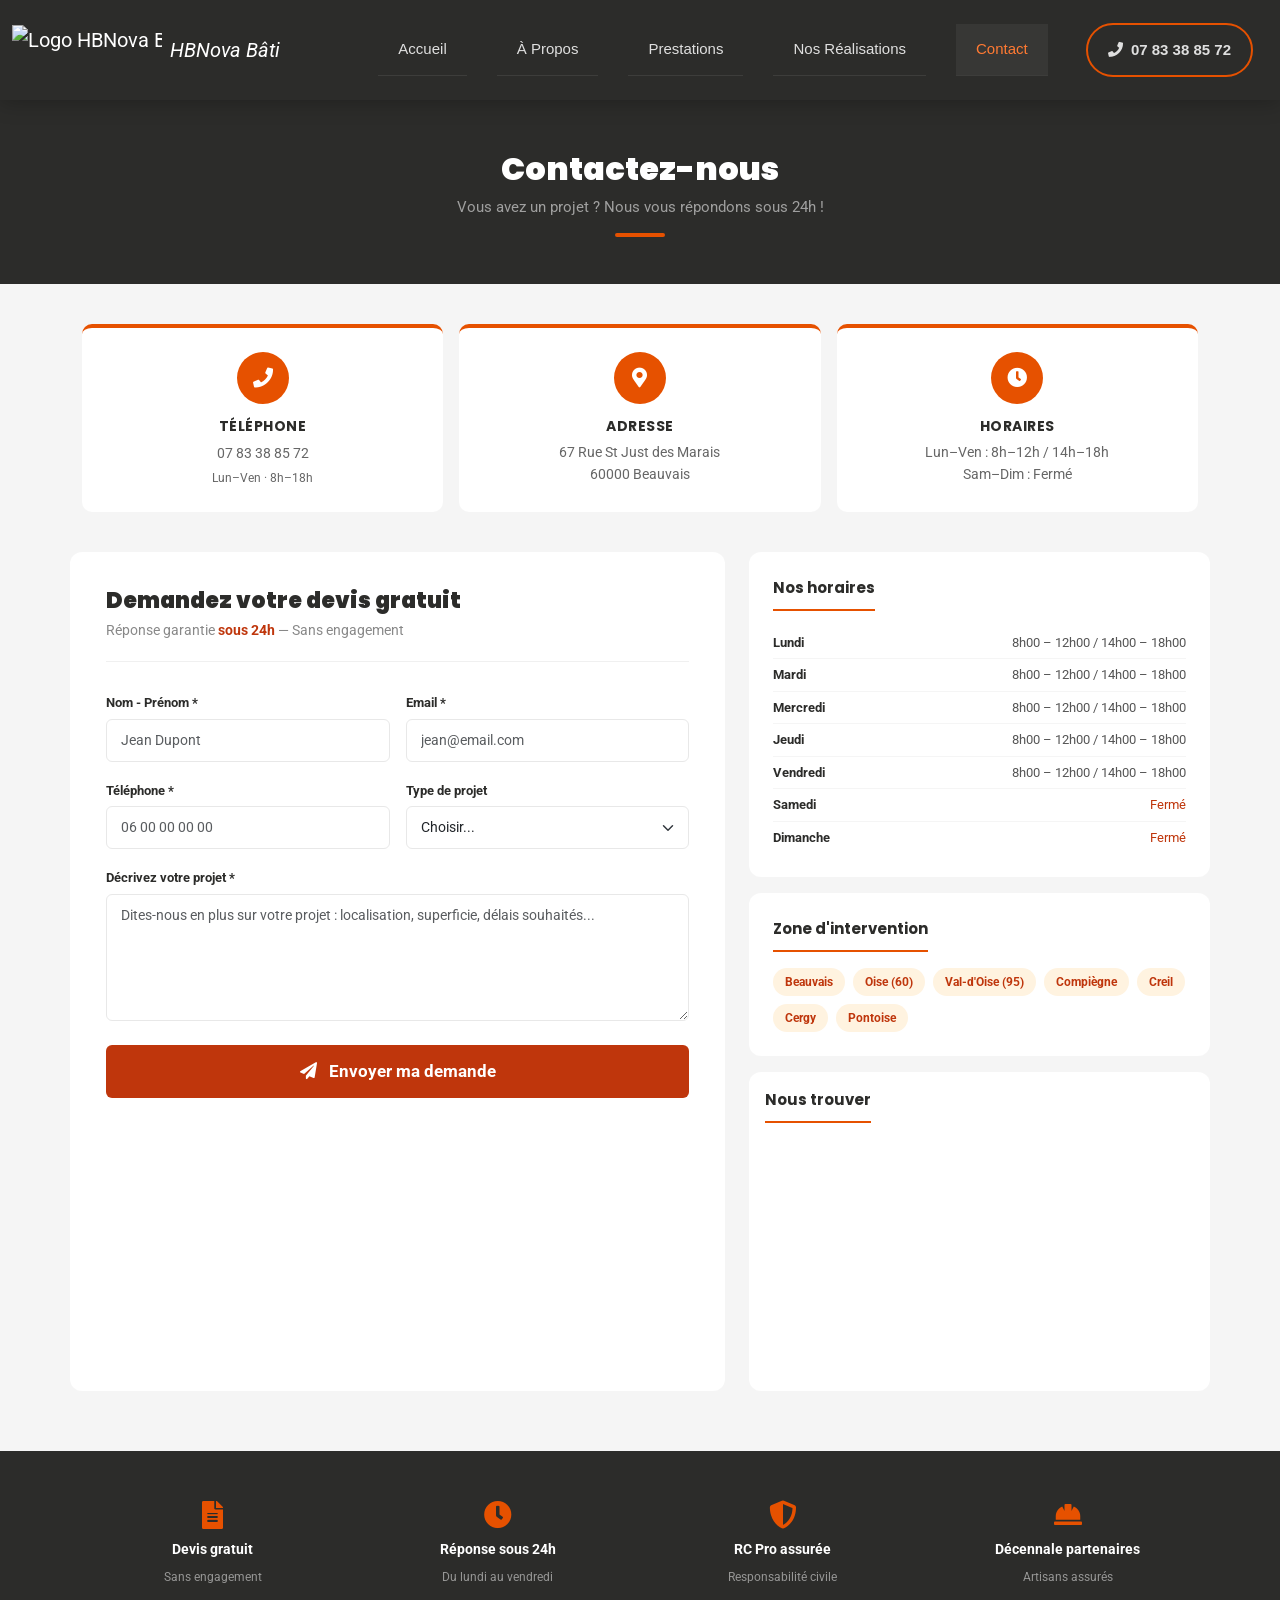
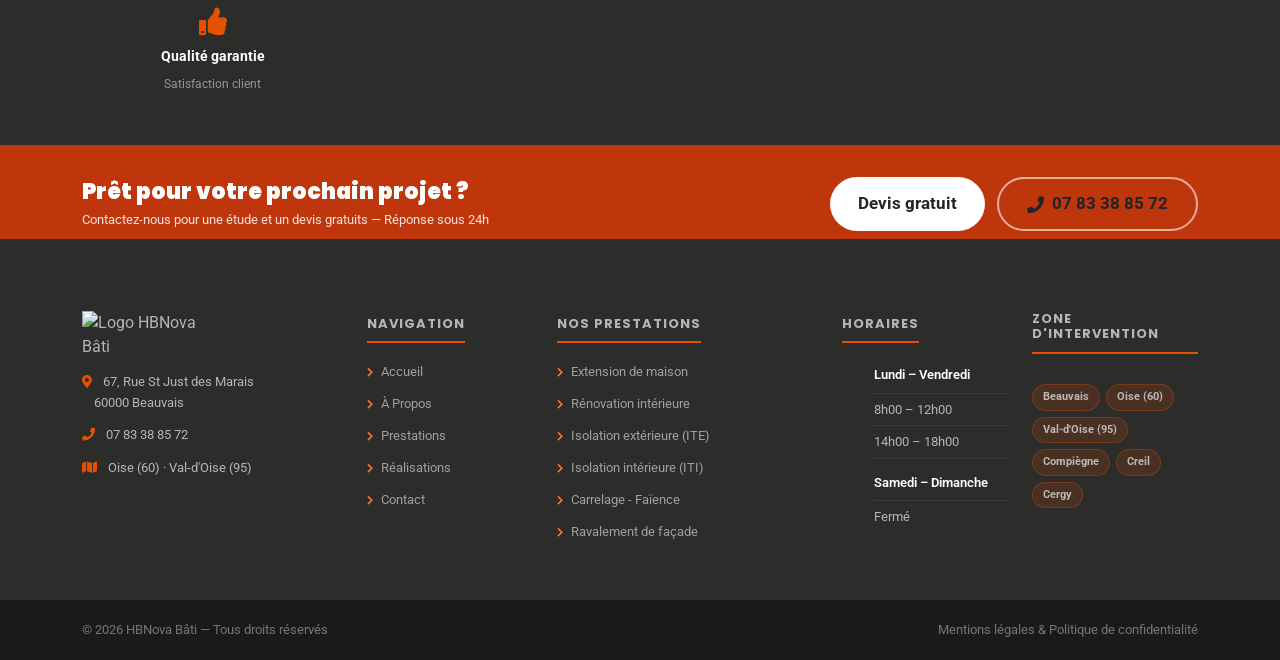
==== contact.html @ 0ab718b5 "Add files via upload" ====
<!DOCTYPE html>
<html lang="fr">
<head>
    <meta charset="utf-8">
    <meta name="viewport" content="width=device-width, initial-scale=1, shrink-to-fit=no">

    <!-- SEO -->
    <title>Contact - HBNova Bâti Beauvais | Devis gratuit Oise & Val-d'Oise</title>
    <meta name="description" content="Contactez HBNova Bâti pour un devis gratuit. Rénovation, extension, isolation, carrelage à Beauvais, dans l'Oise (60) et le Val-d'Oise (95). Réponse sous 24h.">
    <meta name="robots" content="index, follow">
    <link rel="canonical" href="https://www.hbnovabati.fr/contact.html">

    <!-- Open Graph -->
    <meta property="og:type" content="website">
    <meta property="og:title" content="Contact HBNova Bâti - Devis gratuit Beauvais">
    <meta property="og:description" content="Demandez votre devis gratuit à HBNova Bâti. Construction et rénovation à Beauvais, Oise et Val-d'Oise.">
    <meta property="og:image" content="https://www.hbnovabati.fr/img/chantier_banner.webp">
    <meta property="og:url" content="https://www.hbnovabati.fr/contact.html">
    <meta property="og:locale" content="fr_FR">

    <!-- Ressources -->
    <link href="img/hbnova_icone.svg" rel="icon" type="image/svg+xml" />
    <link rel="preload" href="https://cdnjs.cloudflare.com/ajax/libs/font-awesome/5.10.0/css/all.min.css" as="style" onload="this.onload=null;this.rel='stylesheet'">
    <link rel="preload" href="https://fonts.googleapis.com/css2?family=Poppins:wght@500;600;700&family=Roboto:wght@400;500;700&display=swap" as="style" onload="this.onload=null;this.rel='stylesheet'">
    <noscript>
    <link href="https://cdnjs.cloudflare.com/ajax/libs/font-awesome/5.10.0/css/all.min.css" rel="stylesheet">
    <link href="https://fonts.googleapis.com/css2?family=Poppins:wght@500;600;700&family=Roboto:wght@400;500;700&display=swap" rel="stylesheet">
</noscript>
    <link rel="stylesheet" href="https://cdn.jsdelivr.net/npm/bootstrap@5.0.2/dist/css/bootstrap.min.css">
    <link rel="stylesheet" href="style.css">

    <style>
        body { background: #f5f5f5; font-family: 'Roboto', sans-serif; }

        /* Hero contact */
        .contact-hero {
            background: #2c2c2a;
            padding: 50px 0 40px;
            text-align: center;
        }
        .contact-hero h1 {
            color: #fff;
            font-size: 2rem;
            font-weight: 900;
            margin-bottom: 8px;
        }
        .contact-hero p {
            color: rgba(255,255,255,0.55);
            font-size: 15px;
            margin-bottom: 0;
        }
        .contact-hero .accent {
            display: inline-block;
            width: 50px;
            height: 4px;
            background: #e65100;
            border-radius: 2px;
            margin: 14px auto 0;
        }

        /* Cartes infos */
        .info-cards {
            display: grid;
            grid-template-columns: repeat(3, 1fr);
            gap: 16px;
            padding: 40px 0 0;
        }
        @media (max-width: 768px) {
            .info-cards { grid-template-columns: 1fr; }
        }
        .info-card {
            background: #fff;
            border-radius: 10px;
            padding: 24px 20px;
            text-align: center;
            border-top: 4px solid #e65100;
        }
        .info-card-icon {
            width: 52px;
            height: 52px;
            background: #e65100;
            border-radius: 50%;
            display: flex;
            align-items: center;
            justify-content: center;
            margin: 0 auto 14px;
            color: #fff;
            font-size: 20px;
        }
        .info-card-title {
            font-size: 14px;
            font-weight: 700;
            color: #2c2c2a;
            margin-bottom: 6px;
            text-transform: uppercase;
            letter-spacing: .5px;
        }
        .info-card p, .info-card a {
            font-size: 14px;
            color: #666;
            margin: 0;
            text-decoration: none;
            line-height: 1.6;
        }
        .info-card a:hover { color: #bf360c; }

        /* Layout principal */
        .contact-main {
            padding: 40px 0 60px;
        }

        /* Formulaire */
        .form-card {
            background: #fff;
            border-radius: 12px;
            padding: 36px;
            height: 100%;
        }
        .form-card h2 {
            font-size: 22px;
            font-weight: 900;
            color: #2c2c2a;
            margin-bottom: 6px;
        }
        .form-card .form-subtitle {
            color: #888;
            font-size: 14px;
            margin-bottom: 28px;
            padding-bottom: 20px;
            border-bottom: 1px solid #f0f0f0;
        }
        .form-card .form-subtitle span {
            color: #bf360c;
            font-weight: 700;
        }
        .form-label {
            font-size: 13px;
            font-weight: 700;
            color: #2c2c2a;
            margin-bottom: 6px;
        }
        .form-control, .form-select {
            border: 1.5px solid #e8e8e8;
            border-radius: 6px;
            padding: 10px 14px;
            font-size: 14px;
            transition: border-color .2s;
        }
        .form-control:focus, .form-select:focus {
            border-color: #e65100;
            box-shadow: 0 0 0 3px rgba(230, 81, 0, 0.1);
        }
        .btn-submit {
            background: #bf360c;
            color: #fff;
            border: none;
            padding: 14px 36px;
            font-size: 17px;
            font-weight: 700;
            border-radius: 6px;
            width: 100%;
            cursor: pointer;
            transition: background .2s;
            margin-top: 8px;
        }
        .btn-submit:hover { background: #982b09; }

        /* Infos complémentaires */
        .info-side {
            display: flex;
            flex-direction: column;
            gap: 16px;
        }
        .side-card {
            background: #fff;
            border-radius: 12px;
            padding: 24px;
        }
        .side-card h3 {
            font-size: 15px;
            font-weight: 700;
            color: #2c2c2a;
            margin-bottom: 16px;
            padding-bottom: 12px;
            border-bottom: 2px solid #e65100;
            display: inline-block;
        }
        .horaire-row {
            display: flex;
            justify-content: space-between;
            font-size: 13px;
            padding: 6px 0;
            border-bottom: 1px solid #f5f5f5;
            color: #555;
        }
        .horaire-row:last-child { border-bottom: none; }
        .horaire-row strong { color: #2c2c2a; }
        .zone-tags {
            display: flex;
            flex-wrap: wrap;
            gap: 8px;
        }
        .zone-tag {
            background: #fff3e0;
            color: #bf360c;
            font-size: 12px;
            font-weight: 700;
            padding: 5px 12px;
            border-radius: 20px;
        }

        /* Carte Google Maps */
        .map-container {
            border-radius: 12px;
            overflow: hidden;
            margin-top: 16px;
        }
        .map-container iframe {
            width: 100%;
            height: 220px;
            border: none;
            display: block;
        }

        /* Message succès/erreur */
        #form-message-success {
            display: none;
            background: #e8f5e9;
            color: #2e7d32;
            padding: 14px 20px;
            border-radius: 6px;
            font-weight: 700;
            margin-top: 16px;
            text-align: center;
        }
        #form-message-warning {
            display: none;
            background: #ffebee;
            color: #c62828;
            padding: 14px 20px;
            border-radius: 6px;
            margin-top: 16px;
            text-align: center;
        }

        /* Engagement bas de page */
        .engagements {
            background: #2c2c2a;
            padding: 40px 0;
        }
        .engagement-item {
            text-align: center;
            padding: 10px 20px;
        }
        .engagement-item i {
            font-size: 28px;
            color: #e65100;
            margin-bottom: 10px;
            display: block;
        }
        .engagement-item strong {
            color: #fff;
            font-size: 14px;
            display: block;
            margin-bottom: 4px;
        }
        .engagement-item span {
            color: rgba(255,255,255,0.5);
            font-size: 12px;
        }
    </style>
</head>
<body>

<!-- Navigation -->
<header>
<nav class="navbar navbar-expand-lg navbar-dark bg-anthracite">
    <div class="container-fluid">
        <a class="navbar-brand" href="index.html">
            <div class="d-flex align-items-center">
                <img src="img/hbnova_logo_sombre.svg" alt="Logo HBNova Bâti" width="150" height="50" class="me-2">
                <p class="fst-italic text-white mb-0">HBNova Bâti</p>
            </div>
        </a>
        <button class="navbar-toggler" type="button" data-bs-toggle="collapse" data-bs-target="#navContact"
            aria-controls="navContact" aria-expanded="false" aria-label="Ouvrir le menu">
            <span class="navbar-toggler-icon"></span>
        </button>
        <div class="collapse navbar-collapse" id="navContact">
            <ul class="navbar-nav ms-auto">
                <li class="nav-item"><a class="nav-link" href="index.html">Accueil</a></li>
                <li class="nav-item"><a class="nav-link" href="index.html#apropos">À Propos</a></li>
                <li class="nav-item"><a class="nav-link" href="index.html#prestations">Prestations</a></li>
                <li class="nav-item"><a class="nav-link" href="realisation.html">Nos Réalisations</a></li>
                <li class="nav-item"><a class="nav-link active" aria-current="page" href="#">Contact</a></li>
                <li class="nav-item nav-phone">
                    <a class="nav-link nav-phone-link" href="tel:0783388572">
                        <i class="fa fa-phone me-1"></i> 07 83 38 85 72
                    </a>
                </li>
            </ul>
        </div>
    </div>
</nav>
</header>

<!-- Hero -->
<div class="contact-hero">
    <h1>Contactez-nous</h1>
    <p>Vous avez un projet ? Nous vous répondons sous 24h !</p>
    <div class="accent"></div>
</div>

<!-- Cartes infos rapides -->
<div class="container">
    <div class="info-cards">
        <div class="info-card">
            <div class="info-card-icon"><i class="fa fa-phone"></i></div>
            <h2 class="info-card-title">Téléphone</h2>
            <a href="tel:0783388572">07 83 38 85 72</a>
            <p style="margin-top:4px; font-size:12px;">Lun–Ven · 8h–18h</p>
        </div>
        <div class="info-card">
            <div class="info-card-icon"><i class="fa fa-map-marker-alt"></i></div>
            <h2 class="info-card-title">Adresse</h2>
            <p>67 Rue St Just des Marais<br>60000 Beauvais</p>
        </div>
        <div class="info-card">
            <div class="info-card-icon"><i class="fa fa-clock"></i></div>
            <h2 class="info-card-title">Horaires</h2>
            <p>Lun–Ven : 8h–12h / 14h–18h<br>Sam–Dim : Fermé</p>
        </div>
    </div>
</div>

<!-- Formulaire + Infos -->
<div class="container contact-main">
    <div class="row g-4">

        <!-- Formulaire -->
        <div class="col-lg-7">
            <div class="form-card">
                <h2>Demandez votre devis gratuit</h2>
                <p class="form-subtitle">Réponse garantie <span>sous 24h</span> — Sans engagement</p>

                <form method="post" id="contactForm" name="contactForm" action="php/send-mail.php" novalidate>
                    <!-- Piège à robots (anti-spam) : champ invisible pour les humains, laissé vide -->
                    <div style="position:absolute;left:-9999px;top:-9999px;" aria-hidden="true">
                        <label for="site_web">Ne pas remplir ce champ</label>
                        <input type="text" name="site_web" id="site_web" tabindex="-1" autocomplete="off">
                    </div>
                    <div class="row g-3">
                        <div class="col-md-6">
                            <label for="name" class="form-label">Nom - Prénom *</label>
                            <input type="text" class="form-control" name="name" id="name" placeholder="Jean Dupont" required>
                        </div>
                        <div class="col-md-6">
                            <label for="email" class="form-label">Email *</label>
                            <input type="email" class="form-control" name="email" id="email" placeholder="jean@email.com" required>
                        </div>
                        <div class="col-md-6">
                            <label for="phone" class="form-label">Téléphone *</label>
                            <input type="tel" class="form-control" name="phone" id="phone"
                                placeholder="06 00 00 00 00"
                                pattern="^(\+33|0)[1-9](\s?\d{2}){4}$"
                                title="Numéro de téléphone français valide"
                                required>
                        </div>
                        <div class="col-md-6">
                            <label for="budget" class="form-label">Type de projet</label>
                            <select class="form-select" id="budget" name="budget">
                                <option selected>Choisir...</option>
                                <option value="extension">Extension de maison</option>
                                <option value="renovation">Rénovation intérieure</option>
                                <option value="ite">Isolation par l'extérieur (ITE)</option>
                                <option value="iti">Isolation par l'intérieur (ITI)</option>
                                <option value="carrelage">Carrelage - Faïence</option>
                                <option value="ravalement">Ravalement de façade</option>
                                <option value="autre">Autre projet</option>
                            </select>
                        </div>
                        <div class="col-12">
                            <label for="message" class="form-label">Décrivez votre projet *</label>
                            <textarea class="form-control" name="message" id="message" rows="5"
                                placeholder="Dites-nous en plus sur votre projet : localisation, superficie, délais souhaités..." required></textarea>
                        </div>
                        <div class="col-12">
                            <button type="submit" class="btn-submit">
                                <i class="fa fa-paper-plane me-2"></i> Envoyer ma demande
                            </button>
                        </div>
                    </div>
                </form>

                <div id="form-message-warning">Une erreur est survenue. Veuillez réessayer.</div>
                <div id="form-message-success">
                    <i class="fa fa-check-circle me-2"></i> Votre message a bien été envoyé, merci ! Nous vous répondons sous 24h.
                </div>
            </div>
        </div>

        <!-- Infos côté droit -->
        <div class="col-lg-5">
            <div class="info-side">

                <!-- Horaires -->
                <div class="side-card">
                    <h3>Nos horaires</h3>
                    <div class="horaire-row"><strong>Lundi</strong><span>8h00 – 12h00 / 14h00 – 18h00</span></div>
                    <div class="horaire-row"><strong>Mardi</strong><span>8h00 – 12h00 / 14h00 – 18h00</span></div>
                    <div class="horaire-row"><strong>Mercredi</strong><span>8h00 – 12h00 / 14h00 – 18h00</span></div>
                    <div class="horaire-row"><strong>Jeudi</strong><span>8h00 – 12h00 / 14h00 – 18h00</span></div>
                    <div class="horaire-row"><strong>Vendredi</strong><span>8h00 – 12h00 / 14h00 – 18h00</span></div>
                    <div class="horaire-row"><strong>Samedi</strong><span style="color:#bf360c;">Fermé</span></div>
                    <div class="horaire-row"><strong>Dimanche</strong><span style="color:#bf360c;">Fermé</span></div>
                </div>

                <!-- Zone d'intervention -->
                <div class="side-card">
                    <h3>Zone d'intervention</h3>
                    <div class="zone-tags">
                        <span class="zone-tag">Beauvais</span>
                        <span class="zone-tag">Oise (60)</span>
                        <span class="zone-tag">Val-d'Oise (95)</span>
                        <span class="zone-tag">Compiègne</span>
                        <span class="zone-tag">Creil</span>
                        <span class="zone-tag">Cergy</span>
                        <span class="zone-tag">Pontoise</span>
                    </div>
                </div>

                <!-- Carte Google Maps -->
                <div class="side-card" style="padding:16px;">
                    <h3>Nous trouver</h3>
                    <div class="map-container">
                        <iframe
                            src="https://www.google.com/maps/embed?pb=!1m18!1m12!1m3!1d2574.5!2d2.0814!3d49.4295!2m3!1f0!2f0!3f0!3m2!1i1024!2i768!4f13.1!3m3!1m2!1s0x0%3A0x0!2s67+Rue+St+Just+des+Marais+60000+Beauvais!5e0!3m2!1sfr!2sfr!4v1"
                            allowfullscreen=""
                            loading="lazy"
                            referrerpolicy="no-referrer-when-downgrade">
                        </iframe>
                    </div>
                </div>

            </div>
        </div>

    </div>
</div>

<!-- Engagements -->
<div class="engagements">
    <div class="container">
        <div class="row">
            <div class="col-6 col-md-3">
                <div class="engagement-item">
                    <i class="fa fa-file-alt"></i>
                    <strong>Devis gratuit</strong>
                    <span>Sans engagement</span>
                </div>
            </div>
            <div class="col-6 col-md-3">
                <div class="engagement-item">
                    <i class="fa fa-clock"></i>
                    <strong>Réponse sous 24h</strong>
                    <span>Du lundi au vendredi</span>
                </div>
            </div>
            <div class="col-6 col-md-3">
                <div class="engagement-item">
                    <i class="fa fa-shield-alt"></i>
                    <strong>RC Pro assurée</strong>
                    <span>Responsabilité civile</span>
                </div>
            </div>
            <div class="col-6 col-md-3">
                <div class="engagement-item">
                    <i class="fa fa-hard-hat"></i>
                    <strong>Décennale partenaires</strong>
                    <span>Artisans assurés</span>
                </div>
            </div>
            <div class="col-6 col-md-3">
                <div class="engagement-item">
                    <i class="fa fa-thumbs-up"></i>
                    <strong>Qualité garantie</strong>
                    <span>Satisfaction client</span>
                </div>
            </div>
        </div>
    </div>
</div>

<!-- Bootstrap JS -->
<script src="https://cdn.jsdelivr.net/npm/bootstrap@5.0.2/dist/js/bootstrap.bundle.min.js"
    integrity="sha384-MrcW6ZMFYlzcLA8Nl+NtUVF0sA7MsXsP1UyJoMp4YLEuNSfAP+JcXn/tWtIaxVXM"
    crossorigin="anonymous"></script>
<script src="js/main.js"></script>


  <!-- CTA flottant mobile -->
  <a href="contact.html" class="cta-float-mobile" id="cta-float" aria-label="Demander un devis gratuit">
    <i class="fa fa-envelope"></i><span>Devis gratuit</span>
  </a>

  <!-- Bouton retour haut de page -->
  <button class="back-to-top" id="back-to-top" aria-label="Retour en haut de page" onclick="window.scrollTo({top:0,behavior:'smooth'})">
    <i class="fa fa-chevron-up"></i>
  </button>

  <script>
    // CTA flottant + back-to-top
    var ctaFloat = document.getElementById('cta-float');
    var backTop  = document.getElementById('back-to-top');
    window.addEventListener('scroll', function() {
      var show = window.scrollY > 400;
      if (ctaFloat) ctaFloat.classList.toggle('visible', show);
      if (backTop)  backTop.classList.toggle('visible', show);
    });
  </script>

<!-- ══ FOOTER ══════════════════════════════════════════════ -->
<footer class="footer-hbnova">

    <!-- CTA bande -->
    <div class="footer-cta-band">
        <div class="container">
            <div class="footer-cta-inner">
                <div>
                    <h2 class="footer-cta-title">Prêt pour votre prochain projet ?</h2>
                    <p class="footer-cta-sub">Contactez-nous pour une étude et un devis gratuits — Réponse sous 24h</p>
                </div>
                <div class="footer-cta-btns">
                    <a href="contact.html" class="footer-btn-primary">Devis gratuit</a>
                    <a href="tel:0783388572" class="footer-btn-secondary"><i class="fa fa-phone me-2"></i>07 83 38 85 72</a>
                </div>
            </div>
        </div>
    </div>

    <!-- Corps du footer -->
    <div class="footer-body">
        <div class="container">
            <div class="row g-4 py-5">

                <!-- Colonne 1 — Identité -->
                <div class="col-lg-3 col-md-6">
                    <a href="index.html" class="footer-brand">
                        <img src="img/hbnova_logo_sombre.svg" alt="Logo HBNova Bâti" width="135" height="45" class="mb-3" loading="lazy">
                    </a>
                    <p class="footer-adresse">
                        <i class="fa fa-map-marker-alt me-2" style="color:#e65100;"></i>
                        67, Rue St Just des Marais<br>
                        &nbsp;&nbsp;&nbsp;&nbsp;60000 Beauvais
                    </p>
                    <p class="footer-adresse">
                        <i class="fa fa-phone me-2" style="color:#e65100;"></i>
                        <a href="tel:0783388572" class="footer-contact-link">07 83 38 85 72</a>
                    </p>
                    <p class="footer-adresse">
                        <i class="fa fa-map me-2" style="color:#e65100;"></i>
                        Oise (60) · Val-d'Oise (95)
                    </p>
                </div>

                <!-- Colonne 2 — Navigation -->
                <div class="col-lg-2 col-md-6">
                    <h3 class="footer-col-title">Navigation</h3>
                    <ul class="footer-links">
                        <li><a href="index.html"><i class="fa fa-chevron-right me-2"></i>Accueil</a></li>
                        <li><a href="index.html#apropos"><i class="fa fa-chevron-right me-2"></i>À Propos</a></li>
                        <li><a href="index.html#prestations"><i class="fa fa-chevron-right me-2"></i>Prestations</a></li>
                        <li><a href="realisation.html"><i class="fa fa-chevron-right me-2"></i>Réalisations</a></li>
                        <li><a href="contact.html"><i class="fa fa-chevron-right me-2"></i>Contact</a></li>
                    </ul>
                </div>

                <!-- Colonne 3 — Prestations -->
                <div class="col-lg-3 col-md-6">
                    <h3 class="footer-col-title">Nos Prestations</h3>
                    <ul class="footer-links">
                        <li><a href="index.html#prestations"><i class="fa fa-chevron-right me-2"></i>Extension de maison</a></li>
                        <li><a href="index.html#prestations"><i class="fa fa-chevron-right me-2"></i>Rénovation intérieure</a></li>
                        <li><a href="index.html#prestations"><i class="fa fa-chevron-right me-2"></i>Isolation extérieure (ITE)</a></li>
                        <li><a href="index.html#prestations"><i class="fa fa-chevron-right me-2"></i>Isolation intérieure (ITI)</a></li>
                        <li><a href="index.html#prestations"><i class="fa fa-chevron-right me-2"></i>Carrelage - Faïence</a></li>
                        <li><a href="index.html#prestations"><i class="fa fa-chevron-right me-2"></i>Ravalement de façade</a></li>
                    </ul>
                </div>

                <!-- Colonne 4 — Horaires -->
                <div class="col-lg-2 col-md-6">
                    <h3 class="footer-col-title">Horaires</h3>
                    <ul class="footer-horaires">
                        <li><span>Lundi – Vendredi</span></li>
                        <li class="footer-heure">8h00 – 12h00</li>
                        <li class="footer-heure">14h00 – 18h00</li>
                        <li style="margin-top:8px;"><span>Samedi – Dimanche</span></li>
                        <li class="footer-heure footer-heure--off">Fermé</li>
                    </ul>
                </div>

                <!-- Colonne 5 — Zone -->
                <div class="col-lg-2 col-md-6">
                    <h3 class="footer-col-title">Zone d'intervention</h3>
                    <div class="footer-zones">
                        <span class="footer-zone-tag">Beauvais</span>
                        <span class="footer-zone-tag">Oise (60)</span>
                        <span class="footer-zone-tag">Val-d'Oise (95)</span>
                        <span class="footer-zone-tag">Compiègne</span>
                        <span class="footer-zone-tag">Creil</span>
                        <span class="footer-zone-tag">Cergy</span>
                    </div>
                </div>

            </div>
        </div>
    </div>

    <!-- Barre copyright -->
    <div class="footer-bottom">
        <div class="container">
            <div class="footer-bottom-inner">
                <p>&copy; 2026 HBNova Bâti — Tous droits réservés</p>
                <p><a href="mentions-legales.html">Mentions légales & Politique de confidentialité</a></p>
            </div>
        </div>
    </div>

</footer>

  <script>
    // Header sticky — classe .scrolled au scroll
    (function() {
      var header = document.querySelector('header');
      if (!header) return;
      window.addEventListener('scroll', function() {
        header.classList.toggle('scrolled', window.scrollY > 50);
      }, { passive: true });
    })();
  </script>
</body>
</html>
---- style.css ----
/* =============================
   Variables globales
   ============================= */
:root {
    --anthracite: #2c2c2a;
    --orange: #e65100;
    --orange-hover: #bf360c;
    --orange-on-dark: #ff7a33;
    --orange-on-light: #bf360c;
    --orange-hover-2: #982b09;
    --primary: #e65100;
    --white: #ffffff;
    --gray-light: #f5f5f5;
    --gray-border: #e0e0e0;
    --font-heading: "Poppins", sans-serif;
    --font-body: "Roboto", sans-serif;
}

/* La police n'était jamais appliquée nulle part (juste chargée depuis Google Fonts, sans usage) */
body {
    font-family: var(--font-body);
}
h1, h2, h3, h4, h5, h6 {
    font-family: var(--font-heading);
}

/* =============================
   Liens
   ============================= */
a {
    -webkit-transition: .3s all ease;
    -o-transition: .3s all ease;
    transition: .3s all ease;
}
a, a:hover {
    text-decoration: none;
}

/* =============================
   Navigation
   ============================= */
nav {
    height: 100px;
    background-color: var(--anthracite);
}
nav ul {
    display: flex;
    align-items: center;
    height: 100%;
    margin: 0;
    padding: 0;
    list-style: none;
    font-family: "Lato", sans-serif;
}
nav ul li {
    margin: 0 15px;
}
nav ul li a,
.nav-link {
    color: white !important;
    text-decoration: none;
    font-size: 16px;
}
/* Corrigé : navbar-toggler (faute supprimée) */
.navbar-toggler {
    color: tomato;
}

/* =============================
   Contenu
   ============================= */
.content {
    padding: 10px;
    padding-top: 60px;
    height: 70vh;
}

/* =============================
   Facts overlay
   ============================= */
.facts-overlay {
    position: absolute;
    padding: 30px;
    width: 100%;
    height: 100%;
    top: 0;
    left: 0;
    display: flex;
    flex-direction: column;
    justify-content: center;
    background: rgba(0, 0, 0, .65);
}
.facts-overlay .display-1 {
    font-size: 120px;
    color: transparent;
    -webkit-text-stroke: 2px var(--primary);
}
.facts-overlay a:hover {
    color: var(--primary);
}

/* =============================
   Footer — bloc "footer-20192" (résidu de template, jamais utilisé
   par le HTML actuel : classe absente de toutes les pages) retiré.
   ============================= */

/* =============================
   Palette Anthracite & Orange
   (variables déclarées une seule fois, en haut du fichier)
   ============================= */

/* Backgrounds */
.bg-anthracite { background-color: var(--anthracite) !important; }
.bg-orange     { background-color: var(--orange) !important; }

/* Textes */
.text-orange   { color: var(--orange) !important; }

/* Bordures */
.border-orange { border-color: var(--orange) !important; }

/* Boutons */
.btn-orange {
    background-color: var(--orange-hover);
    color: #fff;
    border: none;
    font-weight: 700;
    font-size: 17px;
    transition: background-color .2s ease;
}
.btn-orange:hover, .btn-orange:focus {
    background-color: var(--orange-hover-2);
    color: #fff;
}

/* Navbar */
.navbar-dark.bg-anthracite .navbar-toggler-icon {
    filter: invert(1);
}

/* =============================
   Navbar mobile — corrections
   ============================= */

/* Hauteur fixe uniquement sur desktop */
@media (max-width: 991px) {
    nav {
        height: auto !important;
    }
}

/* Menu déroulant mobile propre */
.navbar-collapse {
    background-color: var(--anthracite);
}

.navbar-nav .nav-item {
    border-bottom: 1px solid rgba(255, 255, 255, 0.08);
}

.navbar-nav .nav-item:last-child {
    border-bottom: none;
}

.navbar-nav .nav-link {
    padding: 14px 20px !important;
    font-size: 15px !important;
    color: rgba(255, 255, 255, 0.85) !important;
    transition: color .2s, background .2s;
}

.navbar-nav .nav-link:hover,
.navbar-nav .nav-link.active {
    color: var(--orange-on-dark) !important;
    background-color: rgba(255, 255, 255, 0.05);
}

/* Bouton hamburger — couleur orange */
.navbar-toggler {
    border-color: rgba(230, 81, 0, 0.6);
    color: var(--orange-on-dark);
    padding: 6px 10px;
}

.navbar-toggler:focus {
    box-shadow: 0 0 0 2px rgba(230, 81, 0, 0.3);
}

/* Logo dans la navbar — bonne taille mobile */
.navbar-brand img {
    max-height: 50px;
    width: auto;
}

@media (max-width: 575px) {
    .navbar-brand img {
        max-height: 40px;
    }
    .navbar-brand p {
        font-size: 13px !important;
    }
}

/* =============================
   Numéro téléphone navbar
   ============================= */
.nav-phone-link {
    color: var(--orange-on-dark);
    font-weight: 700;
    font-size: 15px;
    border: 2px solid var(--orange);
    border-radius: 30px;
    padding: 6px 16px;
    margin-left: 8px;
    transition: all .2s ease;
}
.nav-phone-link:hover {
    background: var(--orange-hover);
    color: #fff;
}
@media (max-width: 991px) {
    .nav-phone-link {
        display: inline-block;
        margin: 10px 20px;
        border-radius: 30px;
    }
}

/* =============================
   Hero Banner
   ============================= */
.hero-banner {
    position: relative;
    height: 560px;
    background: url('img/chantier_banner.webp') center center / cover no-repeat;
    display: flex;
    align-items: center;
}
@media (max-width: 768px) {
    .hero-banner { height: 480px; }
}
@media (max-width: 480px) {
    .hero-banner { height: 420px; }
}
.hero-overlay {
    display: block;
    position: absolute;
    inset: 0;
    background: rgba(44, 44, 42, 0.75);
}
.hero-content {
    position: relative;
    z-index: 2;
    padding: 0 40px;
    max-width: 750px;
}
@media (max-width: 480px) {
    .hero-content { padding: 0 20px; }
}
.hero-zone {
    color: var(--orange-on-dark);
    font-size: 13px;
    font-weight: 700;
    letter-spacing: 1px;
    text-transform: uppercase;
    margin-bottom: 16px;
}
.hero-title {
    color: #fff;
    font-size: 54px;
    font-weight: 900;
    line-height: 1.1;
    margin-bottom: 16px;
}
@media (max-width: 768px) {
    .hero-title { font-size: 38px; }
}
@media (max-width: 480px) {
    .hero-title { font-size: 30px; }
}
.hero-sub {
    color: rgba(255,255,255,0.65);
    font-size: 15px;
    letter-spacing: 1px;
    margin-bottom: 32px;
}
.hero-btns {
    display: flex;
    gap: 16px;
    flex-wrap: wrap;
}
.hero-btn-primary {
    background: var(--orange-hover);
    color: #fff;
    padding: 14px 32px;
    border-radius: 4px;
    font-weight: 700;
    font-size: 17px;
    text-decoration: none;
    transition: background .2s;
}
.hero-btn-primary:hover {
    background: var(--orange-hover-2);
    color: #fff;
}
.hero-btn-secondary {
    background: transparent;
    color: #fff;
    padding: 14px 32px;
    border-radius: 4px;
    font-weight: 700;
    font-size: 15px;
    text-decoration: none;
    border: 2px solid rgba(255,255,255,0.5);
    transition: all .2s;
}
.hero-btn-secondary:hover {
    border-color: var(--orange-on-dark);
    color: var(--orange-on-dark);
}

/* =============================
   Barre chiffres clés
   ============================= */
.chiffres-bar {
    background: var(--anthracite);
    padding: 24px 40px;
    display: flex;
    align-items: center;
    justify-content: center;
    gap: 0;
    flex-wrap: wrap;
}
.chiffre-item {
    display: flex;
    align-items: center;
    gap: 14px;
    padding: 12px 32px;
}
@media (max-width: 768px) {
    .chiffre-item { padding: 10px 16px; }
    .chiffres-bar { padding: 16px 20px; }
}
.chiffre-sep {
    width: 1px;
    height: 40px;
    background: rgba(255,255,255,0.15);
}
@media (max-width: 576px) {
    .chiffre-sep { display: none; }
    .chiffres-bar {
        flex-direction: column;
        align-items: flex-start;
        gap: 4px;
    }
    .chiffre-item {
        width: 100%;
    }
}
.chiffre-icon {
    width: 42px;
    height: 42px;
    background: var(--orange);
    border-radius: 50%;
    display: flex;
    align-items: center;
    justify-content: center;
    flex-shrink: 0;
    color: #fff;
    font-size: 16px;
}
.chiffre-text {
    display: flex;
    flex-direction: column;
}
.chiffre-text strong {
    color: #fff;
    font-size: 14px;
    font-weight: 700;
    line-height: 1.2;
}
.chiffre-text span {
    color: rgba(255,255,255,0.5);
    font-size: 11px;
}

/* =============================
   Footer HBNova Bâti
   ============================= */

/* CTA bande orange (nuance foncée pour contraste AA du texte) */
.footer-cta-band {
    background: var(--orange-hover);
    padding: 32px 0;
}
.footer-cta-inner {
    display: flex;
    align-items: center;
    justify-content: space-between;
    flex-wrap: wrap;
    gap: 20px;
}
.footer-cta-inner h2 {
    color: #fff;
    font-size: 22px;
    font-weight: 900;
    margin-bottom: 4px;
}
.footer-cta-inner p {
    color: rgba(255,255,255,0.85);
    font-size: 13px;
    margin: 0;
}
.footer-cta-btns {
    display: flex;
    gap: 12px;
    flex-wrap: wrap;
}
.footer-btn-primary {
    background: #fff;
    color: var(--orange-on-light);
    padding: 12px 28px;
    border-radius: 30px;
    font-weight: 700;
    font-size: 17px;
    text-decoration: none;
    border: none;
    display: inline-flex;
    align-items: center;
    transition: background .2s;
    white-space: nowrap;
}
.footer-btn-primary:hover {
    background: #f5f5f5;
    color: var(--orange-on-light);
}
.footer-btn-secondary {
    background: transparent;
    color: #fff;
    padding: 12px 28px;
    border-radius: 30px;
    font-weight: 700;
    font-size: 17px;
    text-decoration: none;
    border: 2px solid rgba(255,255,255,0.6);
    display: inline-flex;
    align-items: center;
    transition: all .2s;
    white-space: nowrap;
}
.footer-btn-secondary:hover {
    background: rgba(255,255,255,0.15);
    color: #fff;
    border-color: #fff;
}

/* Corps footer */
.footer-body {
    background: var(--anthracite);
}
.footer-brand img {
    margin-bottom: 14px;
    display: block;
}
.footer-adresse {
    color: rgba(255,255,255,0.55);
    font-size: 13px;
    line-height: 1.6;
    margin-bottom: 12px;
}
.footer-contact-link {
    color: rgba(255,255,255,0.55);
    text-decoration: none;
    transition: color .2s;
}
.footer-contact-link:hover {
    color: var(--orange-on-dark);
}

/* Titres colonnes */
.footer-col-title {
    color: #fff;
    font-size: 13px;
    font-weight: 700;
    text-transform: uppercase;
    letter-spacing: 1px;
    margin-bottom: 16px;
    padding-bottom: 10px;
    border-bottom: 2px solid var(--orange);
    display: inline-block;
}

/* Liens footer */
.footer-links {
    list-style: none;
    padding: 0;
    margin: 0;
}
.footer-links li {
    margin-bottom: 8px;
}
.footer-links li a {
    color: rgba(255,255,255,0.55);
    font-size: 13px;
    text-decoration: none;
    transition: color .2s;
}
.footer-links li a:hover {
    color: var(--orange-on-dark);
}
.footer-links li a i {
    font-size: 10px;
    color: var(--orange-on-dark);
}

/* Horaires */
.footer-horaires {
    margin-bottom: 16px;
}
.footer-horaires li {
    display: flex;
    flex-direction: column;
    font-size: 13px;
    padding: 6px 0;
    border-bottom: 1px solid rgba(255,255,255,0.07);
}
.footer-horaires li:last-child {
    border-bottom: none;
}
.footer-horaires li span {
    color: #fff;
    font-weight: 600;
    margin-bottom: 2px;
}
.footer-heure {
    color: rgba(255,255,255,0.7);
}
.footer-heure--off {
    color: var(--orange-on-dark);
}

/* Tags zone */
.footer-zones {
    display: flex;
    flex-wrap: wrap;
    gap: 6px;
    margin-top: 14px;
}
.footer-zone-tag {
    background: rgba(230, 81, 0, 0.15);
    color: var(--orange-on-dark);
    font-size: 11px;
    font-weight: 700;
    padding: 4px 10px;
    border-radius: 20px;
    border: 1px solid rgba(230, 81, 0, 0.3);
}

/* Copyright — bloc mort retiré (la vraie barre copyright utilise .footer-bottom, stylée plus bas) */

@media (max-width: 768px) {
    .footer-cta-inner { flex-direction: column; text-align: center; }
    .footer-cta-btns { justify-content: center; }
}

/* Couleur de base du texte dans le footer (héritée par tous les enfants) */
.footer-body * {
    color: inherit;
}
.footer-body {
    color: rgba(255,255,255,0.65);
}

/* Ligne accent hero */
.hero-accent-line {
    width: 60px;
    height: 4px;
    background: var(--orange);
    border-radius: 2px;
    margin-bottom: 20px;
}

/* =============================
   Hero géométrique — décor SVG (derrière la photo)
   ============================= */
.hero-geo {
    position: absolute;
    inset: 0;
    width: 100%;
    height: 100%;
    pointer-events: none;
}

/* Liens sans soulignement dans le footer (corrige le bleu Bootstrap par défaut) */
.footer-hbnova a {
    color: inherit;
    text-decoration: none;
}
.footer-cta-band a,
.footer-cta-band a:visited,
.footer-body a,
.footer-body a:visited {
    color: inherit;
    text-decoration: none;
}

/* =============================
   Badges chiffres À Propos
   ============================= */
.apropos-badge-row {
    display: flex;
    gap: 16px;
    margin: 24px 0;
    flex-wrap: wrap;
}
.apropos-badge {
    display: flex;
    flex-direction: column;
    align-items: center;
    background: var(--anthracite);
    border-radius: 10px;
    padding: 16px 24px;
    min-width: 90px;
    border-bottom: 3px solid var(--orange);
}
.apropos-badge-num {
    color: var(--orange-on-dark);
    font-size: 32px;
    font-weight: 900;
    line-height: 1;
    margin-bottom: 4px;
}
.apropos-badge-label {
    color: rgba(255,255,255,0.7);
    font-size: 11px;
    text-align: center;
    text-transform: uppercase;
    letter-spacing: .5px;
}

/* =============================
   Section Partenaires
   ============================= */
.partenaires-section {
    background: #f5f5f5;
    padding: 40px 0;
    border-top: 1px solid #e8e8e8;
    border-bottom: 1px solid #e8e8e8;
}
.partenaires-titre {
    text-align: center;
    font-size: 12px;
    font-weight: 700;
    text-transform: uppercase;
    letter-spacing: 2px;
    color: #6e6e6e;
    margin-bottom: 28px;
}
.partenaires-titre::before,
.partenaires-titre::after {
    content: '';
    display: inline-block;
    width: 40px;
    height: 1px;
    background: #ccc;
    margin: 0 12px;
    vertical-align: middle;
}
.partenaires-grid {
    display: flex;
    align-items: center;
    justify-content: center;
    flex-wrap: wrap;
    gap: 8px 0;
}
.partenaire-item {
    padding: 10px 28px;
    border-right: 1px solid #e0e0e0;
    display: flex;
    align-items: center;
    justify-content: center;
    transition: opacity .2s;
}
.partenaire-item:last-child {
    border-right: none;
}
.partenaire-item:hover {
    opacity: 0.7;
}
.partenaire-logo {
    font-size: 18px;
    font-weight: 900;
    color: #6e6e6e;
    text-transform: uppercase;
    letter-spacing: 1px;
    white-space: nowrap;
    transition: color .2s;
}
.partenaire-item:hover .partenaire-logo {
    color: var(--orange-on-light);
}

@media (max-width: 768px) {
    .partenaire-item {
        padding: 10px 18px;
    }
    .partenaire-logo {
        font-size: 14px;
    }
}
@media (max-width: 480px) {
    .partenaire-item {
        padding: 8px 14px;
        border-right: none;
        border-bottom: 1px solid #e0e0e0;
        width: 50%;
    }
    .partenaire-item:nth-child(odd) {
        border-right: 1px solid #e0e0e0;
    }
}

/* =============================
   Avis clients
   ============================= */
.avis-section {
    padding: 90px 0;
    background: var(--gray-light);
}
.avis-card {
    background: #fff;
    border: 1px solid var(--gray-border);
    border-radius: 8px;
    padding: 32px 28px;
    height: 100%;
}
.avis-stars {
    color: var(--orange-on-light);
    font-size: 16px;
    letter-spacing: 2px;
    margin-bottom: 14px;
}
.avis-text {
    font-size: 14.5px;
    color: #55514c;
    line-height: 1.6;
    font-style: italic;
}
.avis-auteur {
    margin: 16px 0 0 0;
    font-weight: 700;
    font-size: 13.5px;
    color: var(--anthracite);
}
.avis-note {
    margin: 28px 0 0 0;
    font-size: 13px;
    color: #8a857e;
    text-align: center;
}


/* ============================================================
   ANIMATIONS SCROLL NATIVES (remplace WOW.js)
   ============================================================ */

/* État initial — éléments invisibles avant le scroll */
.wow {
  opacity: 0;
  transform: translateY(24px);
  transition: opacity 0.6s ease, transform 0.6s ease;
}

/* Délais d'animation progressifs */
.wow[data-wow-delay="0.1s"] { transition-delay: 0.1s; }
.wow[data-wow-delay="0.2s"] { transition-delay: 0.2s; }
.wow[data-wow-delay="0.3s"] { transition-delay: 0.3s; }
.wow[data-wow-delay="0.4s"] { transition-delay: 0.4s; }
.wow[data-wow-delay="0.5s"] { transition-delay: 0.5s; }
.wow[data-wow-delay="0.6s"] { transition-delay: 0.6s; }
.wow[data-wow-delay="0.7s"] { transition-delay: 0.7s; }
.wow[data-wow-delay="0.8s"] { transition-delay: 0.8s; }

/* État final — déclenché par IntersectionObserver */
.wow.animated {
  opacity: 1;
  transform: translateY(0);
}

/* ── CTA flottant mobile ──────────────────────────────────── */
.cta-float-mobile {
  position: fixed;
  bottom: 1.5rem;
  right: 1.5rem;
  z-index: 1050;
  background: var(--orange);
  color: #fff;
  display: flex;
  align-items: center;
  gap: 8px;
  padding: 12px 20px;
  border-radius: 50px;
  font-size: 0.82rem;
  font-weight: 700;
  text-transform: uppercase;
  letter-spacing: 1px;
  text-decoration: none;
  box-shadow: 0 6px 24px rgba(230,81,0,0.45);
  opacity: 0;
  transform: translateY(16px);
  transition: opacity 0.4s, transform 0.4s, background 0.3s;
  pointer-events: none;
}
.cta-float-mobile.visible {
  opacity: 1;
  transform: translateY(0);
  pointer-events: auto;
}
.cta-float-mobile:hover {
  background: var(--orange-hover);
  color: #fff;
  text-decoration: none;
}
.cta-float-mobile i { font-size: 13px; }

/* ── Bouton retour haut de page ───────────────────────────── */
.back-to-top {
  position: fixed;
  bottom: 5rem;
  right: 1.5rem;
  z-index: 1050;
  width: 40px;
  height: 40px;
  background: rgba(44,44,42,0.85);
  border: none;
  border-radius: 50%;
  display: flex;
  align-items: center;
  justify-content: center;
  cursor: pointer;
  opacity: 0;
  transform: translateY(10px);
  transition: opacity 0.3s, transform 0.3s, background 0.2s;
  pointer-events: none;
  backdrop-filter: blur(4px);
}
.back-to-top.visible {
  opacity: 1;
  transform: translateY(0);
  pointer-events: auto;
}
.back-to-top:hover { background: var(--orange); }
.back-to-top i { color: #fff; font-size: 14px; }

/* ── Focus visible (accessibilité clavier) ────────────────── */
:focus-visible {
  outline: 2px solid var(--orange);
  outline-offset: 3px;
  border-radius: 2px;
}

/* ── Footer bottom — barre copyright & mentions légales ────── */
.footer-bottom {
  background-color: #1a1a18;
  border-top: 1px solid rgba(255, 255, 255, 0.08);
  padding: 1.25rem 0;
}

.footer-bottom-inner {
  display: flex;
  justify-content: space-between;
  align-items: center;
  flex-wrap: wrap;
  gap: 0.5rem;
}

.footer-bottom-inner p {
  margin: 0;
  font-size: 0.82rem;
  color: rgba(255, 255, 255, 0.4);
}

.footer-bottom-inner a {
  color: rgba(255, 255, 255, 0.4);
  text-decoration: none;
  font-size: 0.82rem;
  transition: color 0.3s;
}

.footer-bottom-inner a:hover {
  color: var(--orange-on-dark);
}

@media (max-width: 576px) {
  .footer-bottom-inner {
    flex-direction: column;
    text-align: center;
    gap: 0.4rem;
  }
}

/* ── Menu sticky ──────────────────────────────────────────── */
header {
  position: sticky;
  top: 0;
  z-index: 1030;
  width: 100%;
  box-shadow: 0 2px 20px rgba(0, 0, 0, 0.25);
}

/* Transition au scroll — légère ombre qui s'intensifie */
header.scrolled {
  box-shadow: 0 4px 30px rgba(0, 0, 0, 0.4);
  border-bottom: 2px solid var(--orange);
}
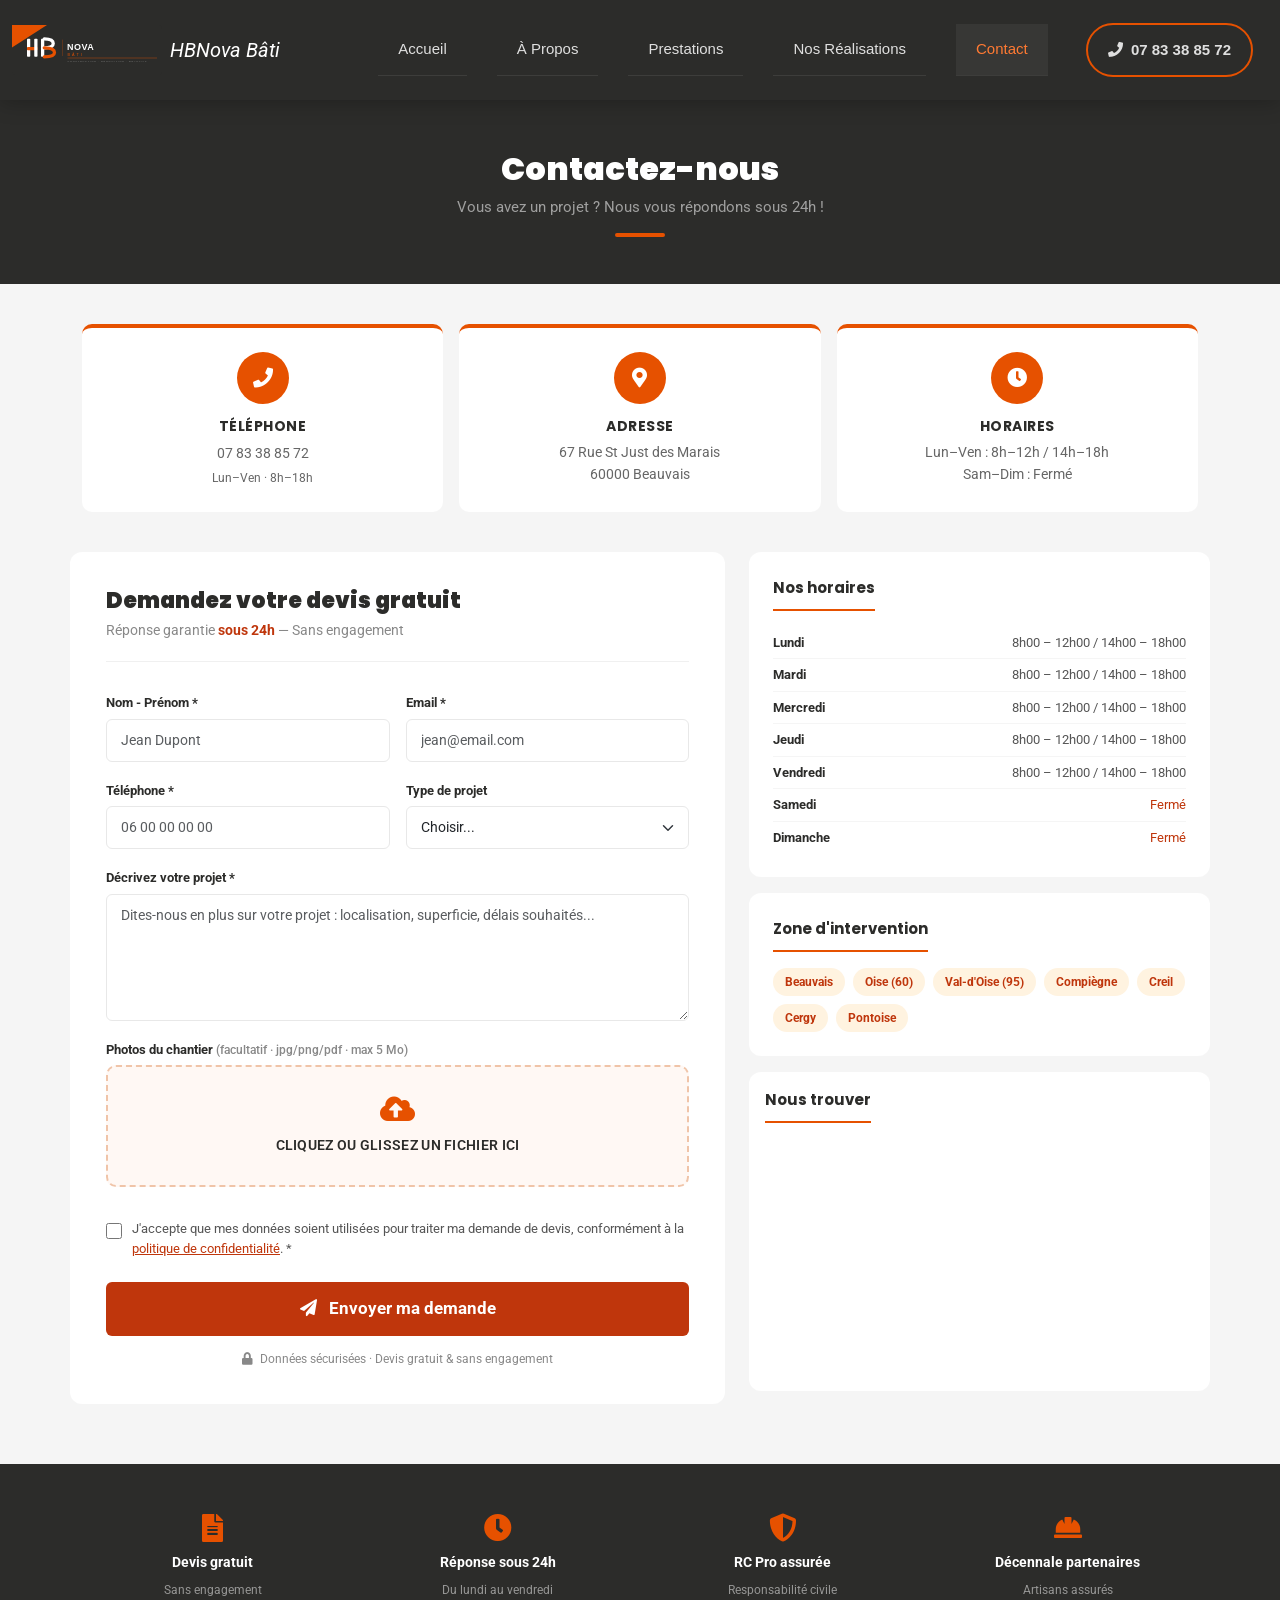
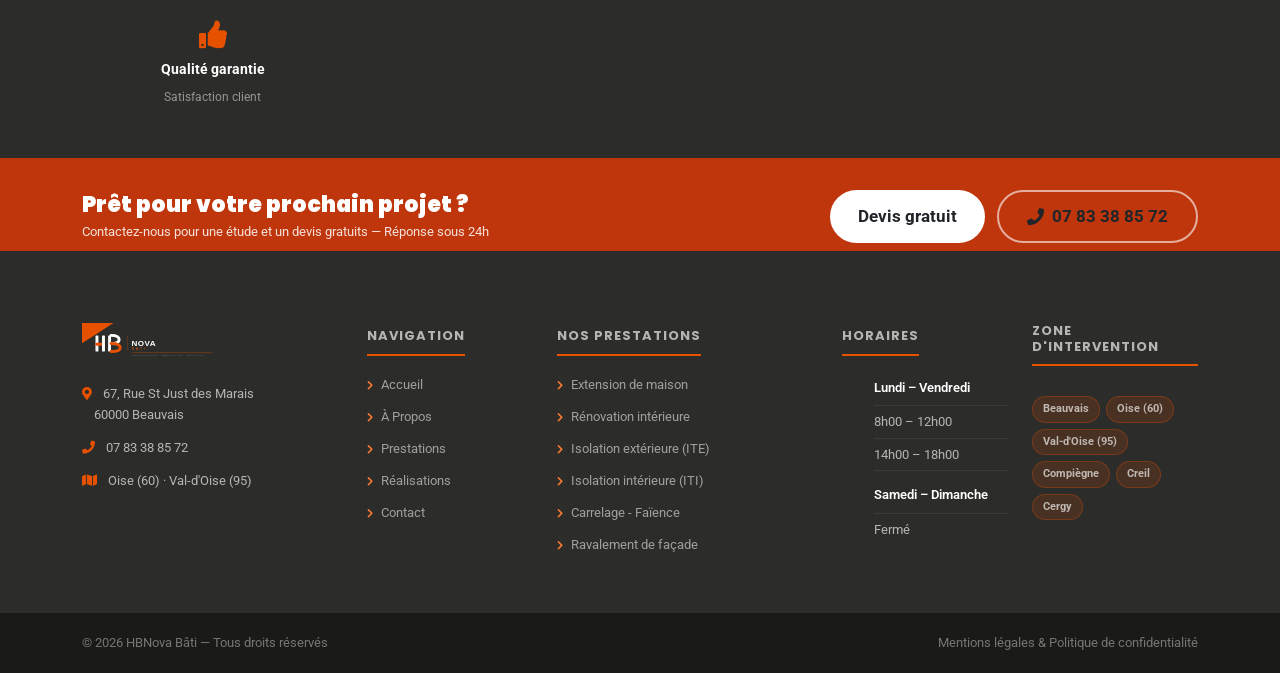
==== commit f3aea122: "Add files via upload" ====
--- a/contact.html
+++ b/contact.html
@@ -138,6 +138,98 @@
             font-weight: 700;
             color: #2c2c2a;
             margin-bottom: 6px;
+        }
+        .form-hint {
+            display: block;
+            font-size: 12px;
+            color: #888;
+            margin-top: 6px;
+        }
+        .form-label-hint {
+            font-weight: 500;
+            text-transform: none;
+            letter-spacing: 0;
+            color: #888;
+            font-size: 12px;
+        }
+
+        /* Zone de dépôt de fichier */
+        .upload-zone {
+            position: relative;
+            border: 2px dashed #f0c4a8;
+            border-radius: 10px;
+            background: #fff8f4;
+            padding: 28px 20px;
+            text-align: center;
+            transition: border-color .2s ease, background .2s ease;
+        }
+        .upload-zone.is-dragover,
+        .upload-zone:hover {
+            border-color: #e65100;
+            background: #fef2ea;
+        }
+        .upload-zone input[type="file"] {
+            position: absolute;
+            inset: 0;
+            width: 100%;
+            height: 100%;
+            opacity: 0;
+            cursor: pointer;
+        }
+        .upload-zone-content {
+            pointer-events: none;
+        }
+        .upload-zone-icon {
+            display: block;
+            font-size: 28px;
+            color: #e65100;
+            margin-bottom: 10px;
+        }
+        .upload-zone-content span {
+            font-size: 13.5px;
+            font-weight: 600;
+            color: #2c2c2a;
+            text-transform: uppercase;
+            letter-spacing: .3px;
+        }
+        .upload-zone-content .upload-zone-filename {
+            display: block;
+            margin-top: 6px;
+            font-size: 13px;
+            font-weight: 500;
+            text-transform: none;
+            color: #555;
+        }
+
+        /* Case RGPD */
+        .form-check-consent {
+            display: flex;
+            align-items: flex-start;
+            gap: 10px;
+        }
+        .form-check-consent input[type="checkbox"] {
+            margin-top: 4px;
+            width: 16px;
+            height: 16px;
+            accent-color: #e65100;
+            flex-shrink: 0;
+        }
+        .form-check-consent label {
+            font-size: 13px;
+            color: #555;
+            line-height: 1.5;
+        }
+        .form-check-consent label a {
+            color: #bf360c;
+            text-decoration: underline;
+        }
+
+        /* Ligne de réassurance sous le bouton */
+        .form-trust-line {
+            text-align: center;
+            font-size: 12px;
+            color: #888;
+            margin: 14px 0 0;
         }
         .form-control, .form-select {
             border: 1.5px solid #e8e8e8;
@@ -343,7 +435,7 @@
                 <h2>Demandez votre devis gratuit</h2>
                 <p class="form-subtitle">Réponse garantie <span>sous 24h</span> — Sans engagement</p>
 
-                <form method="post" id="contactForm" name="contactForm" action="php/send-mail.php" novalidate>
+                <form method="post" id="contactForm" name="contactForm" action="php/send-mail.php" enctype="multipart/form-data" novalidate>
                     <!-- Piège à robots (anti-spam) : champ invisible pour les humains, laissé vide -->
                     <div style="position:absolute;left:-9999px;top:-9999px;" aria-hidden="true">
                         <label for="site_web">Ne pas remplir ce champ</label>
@@ -385,9 +477,30 @@
                                 placeholder="Dites-nous en plus sur votre projet : localisation, superficie, délais souhaités..." required></textarea>
                         </div>
                         <div class="col-12">
+                            <label for="attachment" class="form-label">Photos du chantier <span class="form-label-hint">(facultatif · jpg/png/pdf · max 5 Mo)</span></label>
+                            <div class="upload-zone" id="uploadZone">
+                                <input type="file" name="attachment" id="attachment"
+                                    accept=".pdf,.png,.jpg,.jpeg,application/pdf,image/png,image/jpeg">
+                                <div class="upload-zone-content" id="uploadZoneContent">
+                                    <i class="fa fa-cloud-upload-alt upload-zone-icon"></i>
+                                    <span>Cliquez ou glissez un fichier ici</span>
+                                </div>
+                            </div>
+                        </div>
+                        <div class="col-12">
+                            <div class="cf-turnstile" data-sitekey="VOTRE_SITE_KEY_TURNSTILE"></div>
+                        </div>
+                        <div class="col-12">
+                            <div class="form-check-consent">
+                                <input type="checkbox" id="consent" name="consent" required>
+                                <label for="consent">J'accepte que mes données soient utilisées pour traiter ma demande de devis, conformément à la <a href="mentions-legales.html#rgpd" target="_blank">politique de confidentialité</a>. *</label>
+                            </div>
+                        </div>
+                        <div class="col-12">
                             <button type="submit" class="btn-submit">
                                 <i class="fa fa-paper-plane me-2"></i> Envoyer ma demande
                             </button>
+                            <p class="form-trust-line"><i class="fa fa-lock me-1"></i> Données sécurisées · Devis gratuit &amp; sans engagement</p>
                         </div>
                     </div>
                 </form>
@@ -495,6 +608,7 @@
 <script src="https://cdn.jsdelivr.net/npm/bootstrap@5.0.2/dist/js/bootstrap.bundle.min.js"
     integrity="sha384-MrcW6ZMFYlzcLA8Nl+NtUVF0sA7MsXsP1UyJoMp4YLEuNSfAP+JcXn/tWtIaxVXM"
     crossorigin="anonymous"></script>
+<script src="https://challenges.cloudflare.com/turnstile/v0/api.js" async defer></script>
 <script src="js/main.js"></script>
 
 
--- a/style.css
+++ b/style.css
@@ -78,6 +78,26 @@
 /* =============================
    Facts overlay
    ============================= */
+/* Titre au-dessus du bloc "4 étapes" (distingue ce bloc de la grille Prestations juste après) */
+.steps-eyebrow {
+    max-width: 700px;
+    margin: 0 auto 32px;
+    padding: 0 20px;
+    text-align: center;
+}
+.steps-eyebrow p {
+    color: var(--orange);
+    text-transform: uppercase;
+    font-weight: 700;
+    font-size: 13px;
+    letter-spacing: 1px;
+    margin-bottom: 8px;
+}
+.steps-eyebrow h2 {
+    font-size: 28px;
+    color: var(--anthracite);
+}
+
 .facts-overlay {
     position: absolute;
     padding: 30px;
